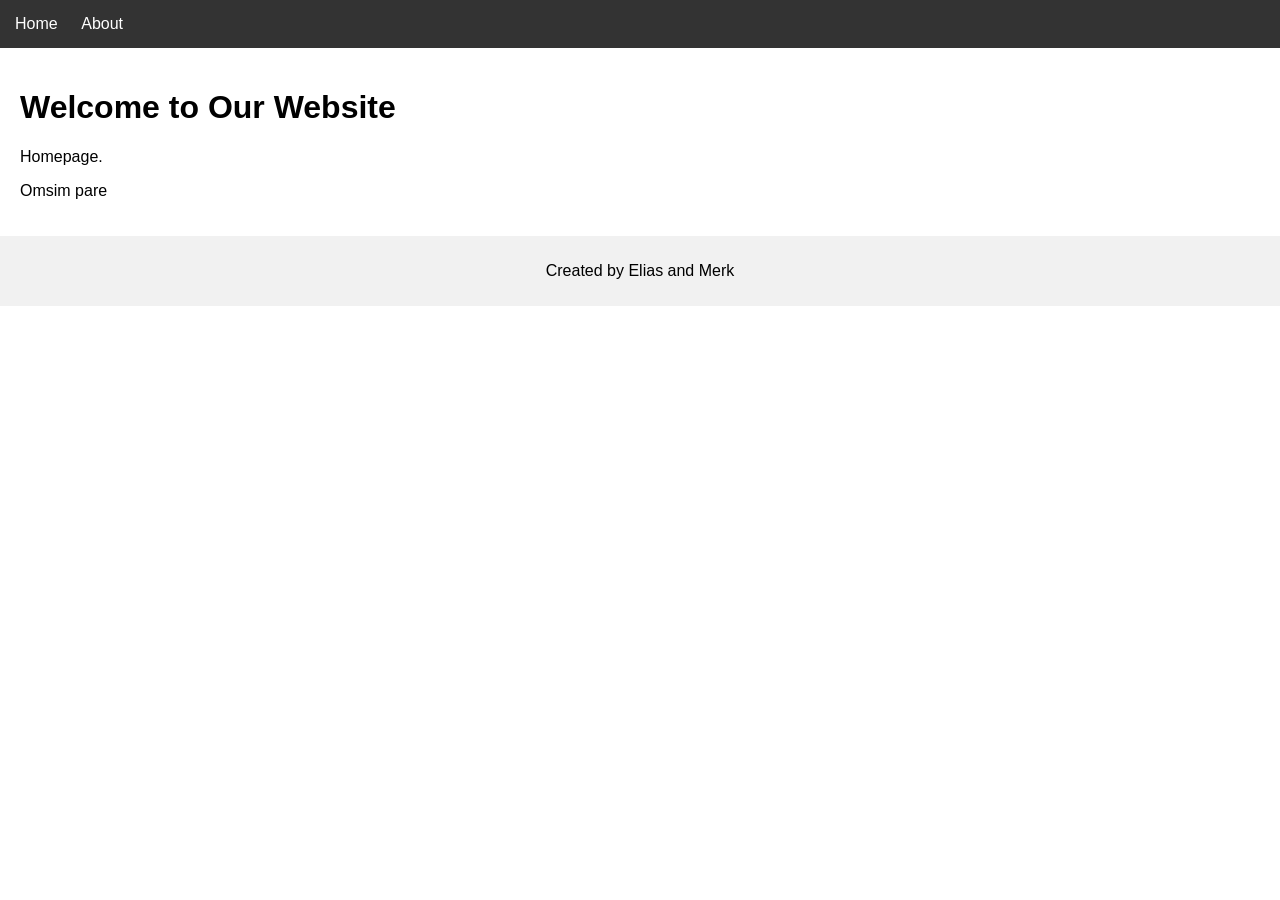
==== index.html @ eac12121 "Add initial website files: homepage, about page, and styling" ====
<!DOCTYPE html>
<html lang="en">
<head>
    <meta charset="UTF-8">
    <meta name="viewport" content="width=device-width, initial-scale=1.0">
    <title>Website ni Merk at Elias Pare</title>
    <link rel="stylesheet" href="style.css">
</head>
<body>
    <nav>
        <a href="index.html">Home</a>
        <a href="about.html">About</a>
    </nav>
    
    <main>
        <h1>Welcome to Our Website</h1>
        <p>Homepage.</p>
        <p>Omsim pare</p>
    </main>
    
    <footer>
        <p>Created by Elias and Merk</p>
    </footer>
</body>
</html>
---- style.css ----
body {
    font-family: Arial, sans-serif;
    margin: 0;
    padding: 0;
}

nav {
    background-color: #333;
    padding: 15px;
}

nav a {
    color: white;
    margin-right: 20px;
    text-decoration: none;
}

nav a:hover {
    color: yellow;
}

main {
    padding: 20px;
}

footer {
    background-color: #f1f1f1;
    padding: 10px;
    text-align: center;
}
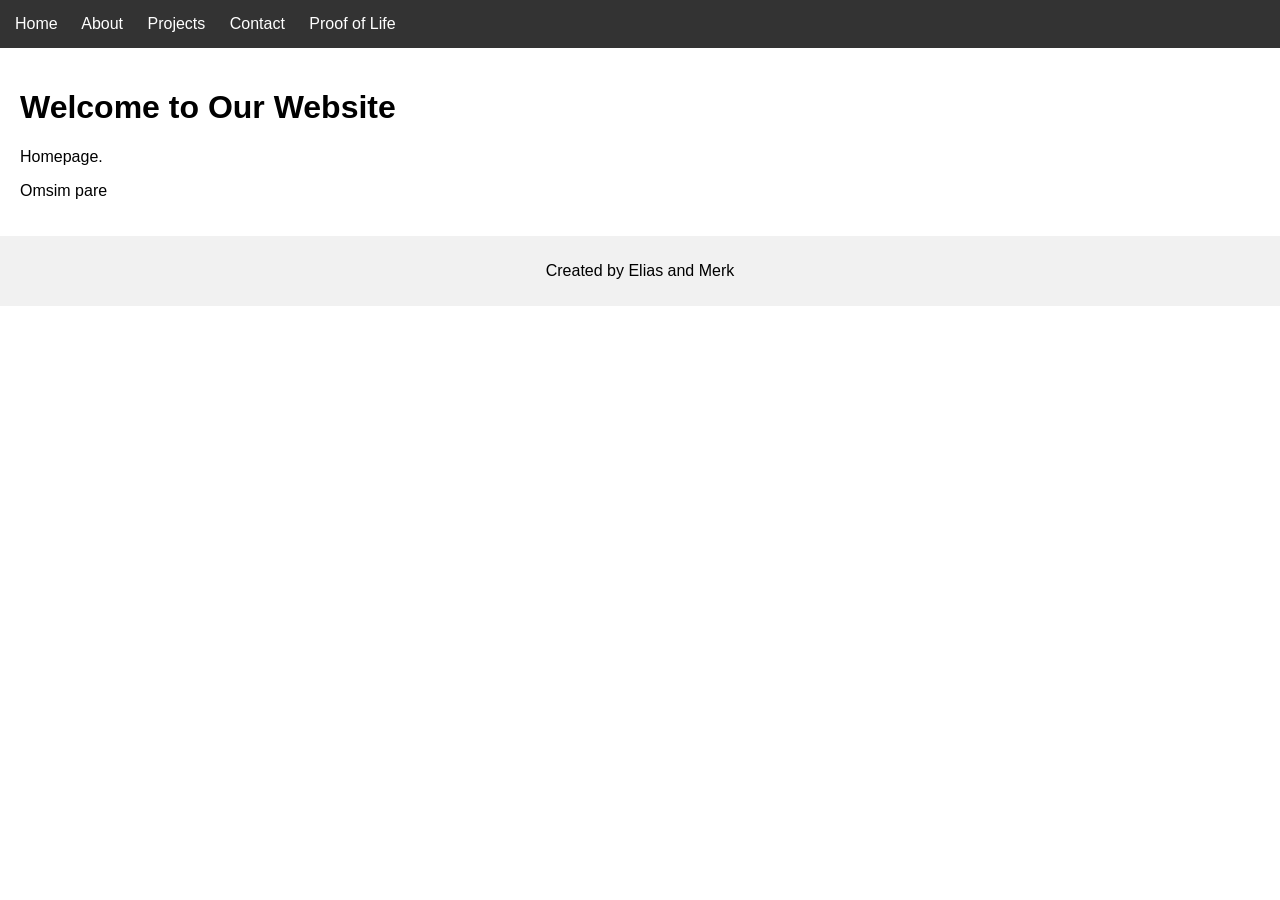
==== commit 60252a8a: "Add simple contact page and update nav" ====
--- a/index.html
+++ b/index.html
@@ -10,6 +10,9 @@
     <nav>
         <a href="index.html">Home</a>
         <a href="about.html">About</a>
+	<a href="projects.html">Projects</a>
+	<a href="contact.html">Contact</a>
+	<a href="images.html">Proof of Life</a>
     </nav>
     
     <main>
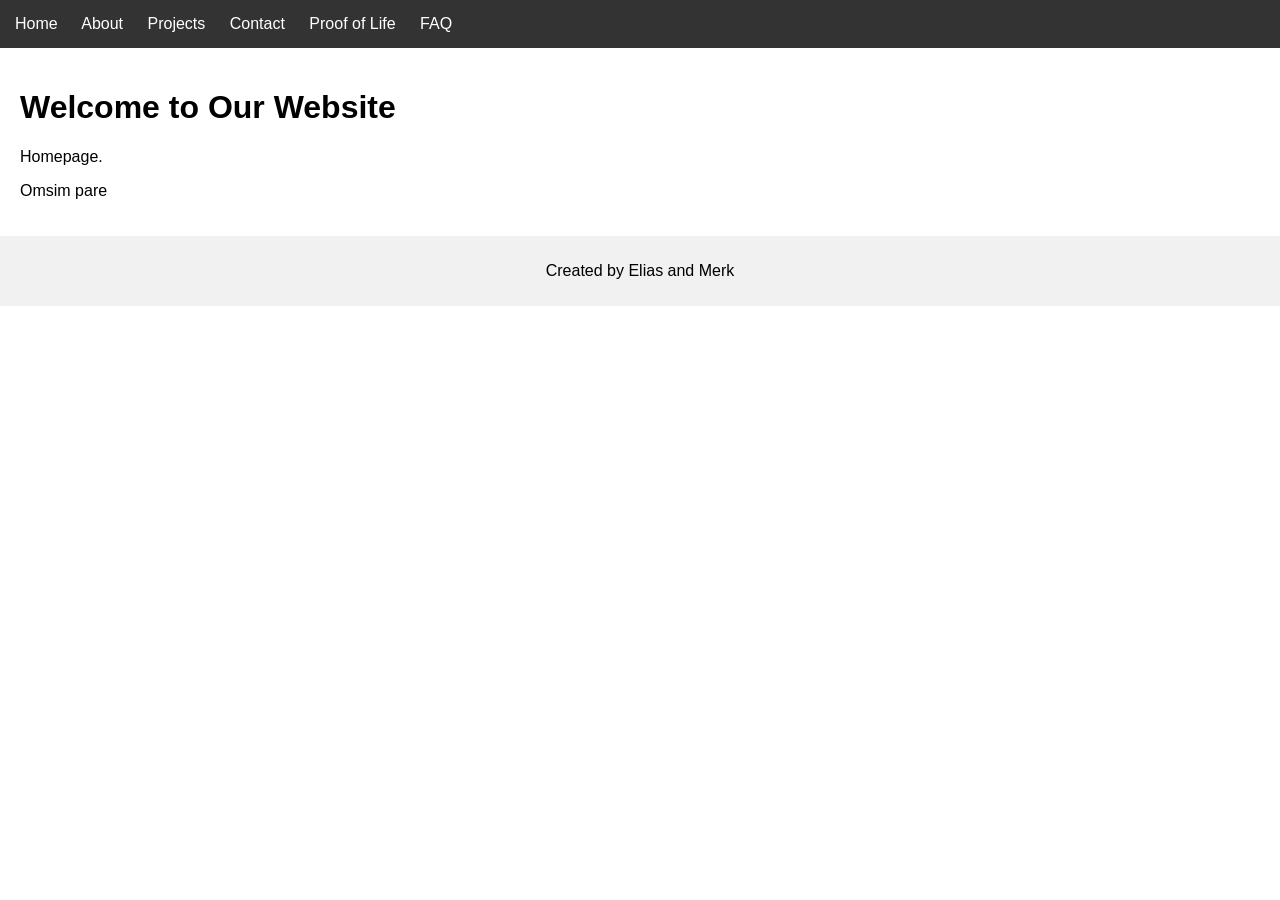
==== commit e89219b1: "Add FAQ page with simple questions" ====
--- a/index.html
+++ b/index.html
@@ -13,6 +13,7 @@
 	<a href="projects.html">Projects</a>
 	<a href="contact.html">Contact</a>
 	<a href="images.html">Proof of Life</a>
+	<a href="faq.html">FAQ</a>
     </nav>
     
     <main>
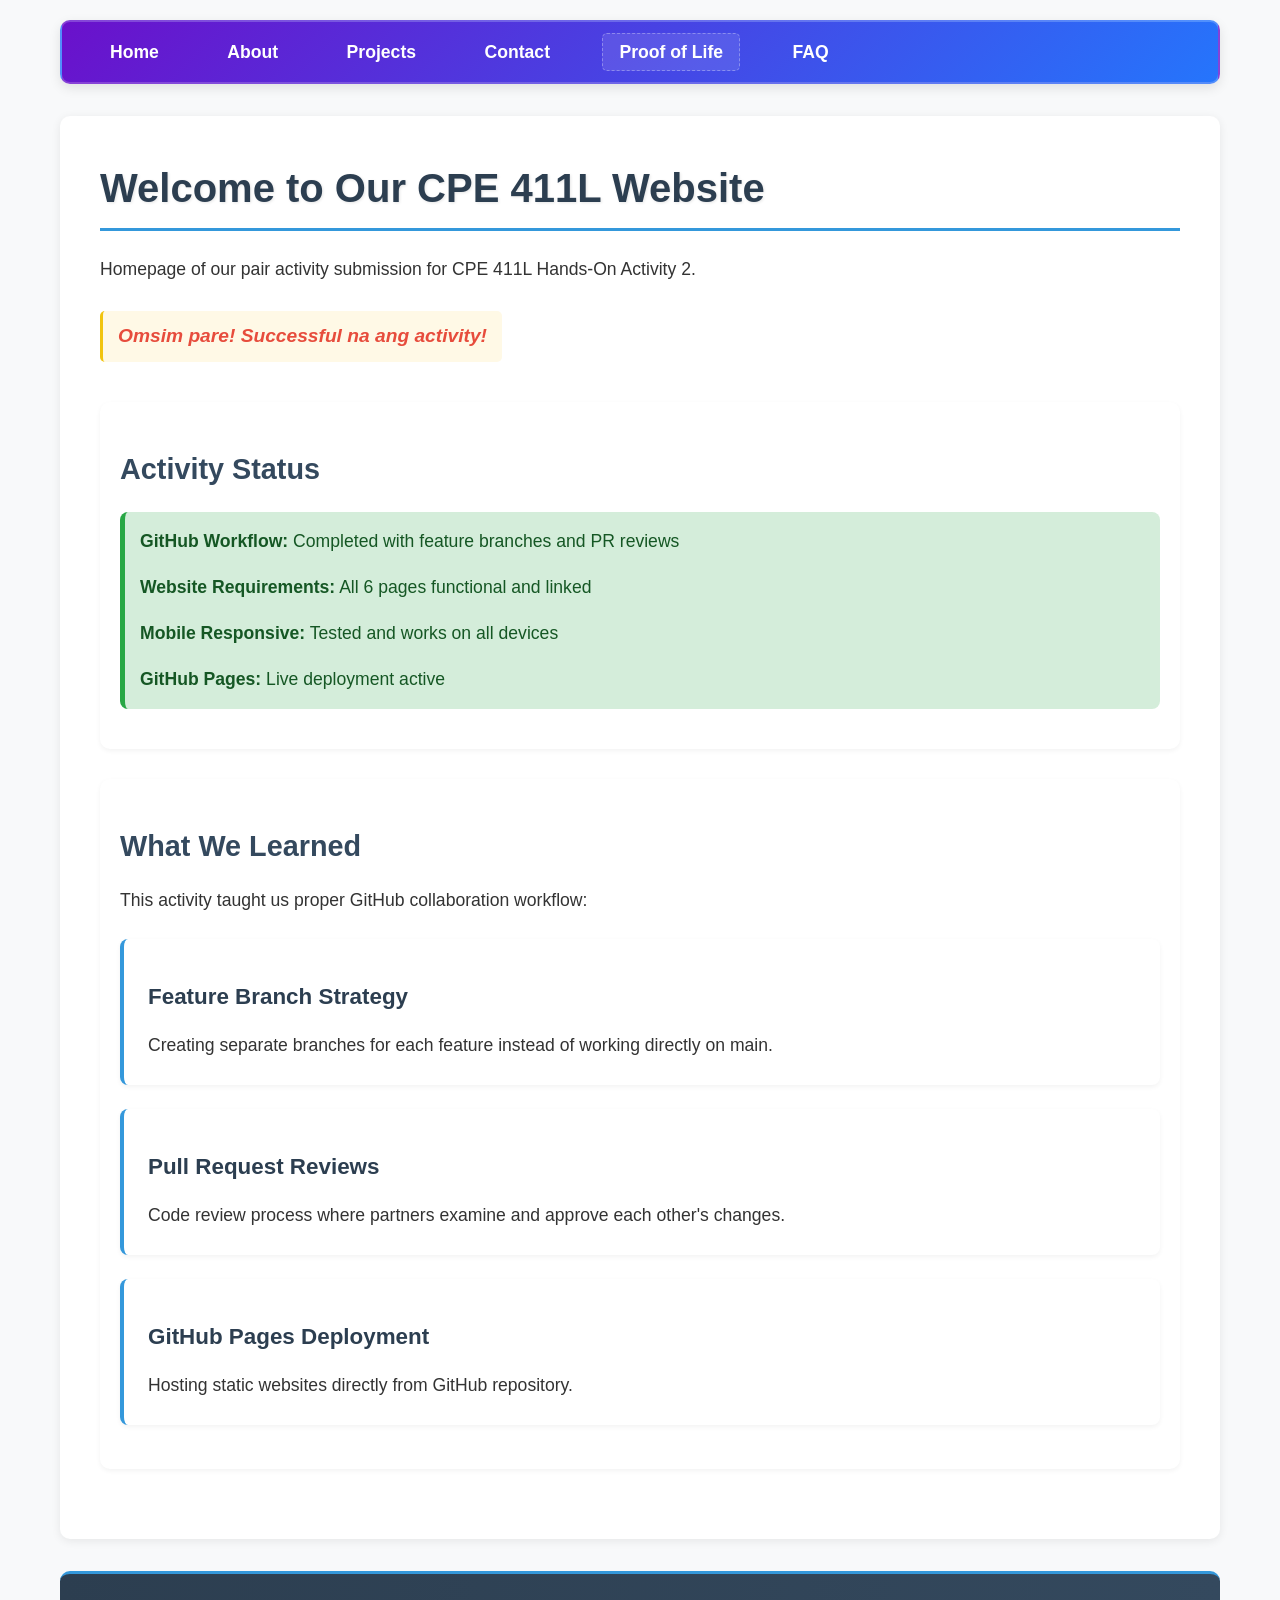
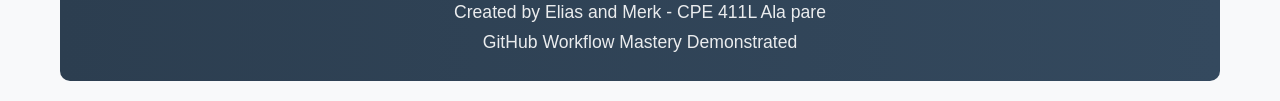
==== commit 87a9c410: "Complete website enhancement: all requirements met" ====
--- a/index.html
+++ b/index.html
@@ -3,27 +3,56 @@
 <head>
     <meta charset="UTF-8">
     <meta name="viewport" content="width=device-width, initial-scale=1.0">
-    <title>Website ni Merk at Elias Pare</title>
+    <title>CPE 411L - Elias & Merk Website</title>
     <link rel="stylesheet" href="style.css">
 </head>
 <body>
     <nav>
         <a href="index.html">Home</a>
         <a href="about.html">About</a>
-	<a href="projects.html">Projects</a>
-	<a href="contact.html">Contact</a>
-	<a href="images.html">Proof of Life</a>
-	<a href="faq.html">FAQ</a>
+        <a href="projects.html">Projects</a>
+        <a href="contact.html">Contact</a>
+        <a href="images.html">Proof of Life</a>
+        <a href="faq.html">FAQ</a>
     </nav>
     
     <main>
-        <h1>Welcome to Our Website</h1>
-        <p>Homepage.</p>
-        <p>Omsim pare</p>
+        <h1>Welcome to Our CPE 411L Website</h1>
+        <p>Homepage of our pair activity submission for CPE 411L Hands-On Activity 2.</p>
+        
+        <div class="humor-text">Omsim pare! Successful na ang activity!</div>
+        
+        <section>
+            <h2>Activity Status</h2>
+            <div class="success-msg">
+                <p><strong>GitHub Workflow:</strong> Completed with feature branches and PR reviews</p>
+                <p><strong>Website Requirements:</strong> All 6 pages functional and linked</p>
+                <p><strong>Mobile Responsive:</strong> Tested and works on all devices</p>
+                <p><strong>GitHub Pages:</strong> Live deployment active</p>
+            </div>
+        </section>
+        
+        <section>
+            <h2>What We Learned</h2>
+            <p>This activity taught us proper GitHub collaboration workflow:</p>
+            <div class="project">
+                <h3>Feature Branch Strategy</h3>
+                <p>Creating separate branches for each feature instead of working directly on main.</p>
+            </div>
+            <div class="project">
+                <h3>Pull Request Reviews</h3>
+                <p>Code review process where partners examine and approve each other's changes.</p>
+            </div>
+            <div class="project">
+                <h3>GitHub Pages Deployment</h3>
+                <p>Hosting static websites directly from GitHub repository.</p>
+            </div>
+        </section>
     </main>
     
     <footer>
-        <p>Created by Elias and Merk</p>
+        <p>Created by Elias and Merk - CPE 411L Ala pare</p>
+        <p>GitHub Workflow Mastery Demonstrated</p>
     </footer>
 </body>
 </html>
--- a/style.css
+++ b/style.css
@@ -1,30 +1,340 @@
-body {
-    font-family: Arial, sans-serif;
+/* ===== ENHANCED STYLING ===== */
+
+/* Basic reset and body */
+* {
     margin: 0;
     padding: 0;
-}
-
+    box-sizing: border-box;
+}
+
+body {
+    font-family: 'Segoe UI', Tahoma, Geneva, Verdana, sans-serif;
+    line-height: 1.6;
+    color: #333;
+    background-color: #f8f9fa;
+    max-width: 1200px;
+    margin: 0 auto;
+    padding: 20px;
+}
+
+/* ===== NAVIGATION ===== */
 nav {
-    background-color: #333;
-    padding: 15px;
+    background: linear-gradient(135deg, #6a11cb 0%, #2575fc 100%);
+    padding: 1rem 2rem;
+    margin-bottom: 2rem;
+    border-radius: 10px;
+    box-shadow: 0 4px 12px rgba(0, 0, 0, 0.1);
+    border: 2px solid rgba(255, 255, 255, 0.2);
 }
 
 nav a {
     color: white;
-    margin-right: 20px;
+    margin-right: 2rem;
     text-decoration: none;
+    font-weight: 600;
+    font-size: 1.1rem;
+    padding: 0.5rem 1rem;
+    border-radius: 5px;
+    transition: all 0.3s ease;
+    position: relative;
 }
 
 nav a:hover {
-    color: yellow;
-}
-
+    background-color: rgba(255, 255, 255, 0.2);
+    color: #ffdd40;
+    transform: translateY(-2px);
+}
+
+nav a::after {
+    content: '';
+    position: absolute;
+    width: 0;
+    height: 2px;
+    bottom: 0;
+    left: 10px;
+    background-color: #ffdd40;
+    transition: width 0.3s ease;
+}
+
+nav a:hover::after {
+    width: calc(100% - 20px);
+}
+
+/* Add subtle border to images page link */
+nav a[href="images.html"] {
+    background: rgba(255, 255, 255, 0.1);
+    border: 1px dashed rgba(255, 255, 255, 0.3);
+}
+
+/* ===== MAIN CONTENT ===== */
 main {
+    background: white;
+    padding: 2.5rem;
+    border-radius: 10px;
+    box-shadow: 0 2px 10px rgba(0, 0, 0, 0.08);
+    margin-bottom: 2rem;
+    min-height: 400px;
+    animation: fadeInUp 0.5s ease-out;
+}
+
+h1 {
+    color: #2c3e50;
+    font-size: 2.5rem;
+    margin-bottom: 1.5rem;
+    padding-bottom: 0.5rem;
+    border-bottom: 3px solid #3498db;
+    text-shadow: 1px 1px 3px rgba(0, 0, 0, 0.1);
+}
+
+h2 {
+    color: #34495e;
+    margin: 1.5rem 0 1rem 0;
+    font-size: 1.8rem;
+}
+
+h3 {
+    color: #2c3e50;
+    margin: 1rem 0;
+    font-size: 1.4rem;
+}
+
+p {
+    margin-bottom: 1rem;
+    font-size: 1.1rem;
+    line-height: 1.7;
+}
+
+/* ===== FOOTER ===== */
+footer {
+    background: linear-gradient(to right, #2c3e50, #34495e);
+    color: white;
+    padding: 1.5rem;
+    text-align: center;
+    border-radius: 10px;
+    margin-top: 2rem;
+    border-top: 3px solid #3498db;
+    transition: background 0.3s ease;
+}
+
+footer:hover {
+    background: #1a252f;
+}
+
+footer p {
+    margin: 0;
+    font-size: 1.1rem;
+    opacity: 0.9;
+}
+
+/* ===== FORM STYLING (for contact page) ===== */
+form {
+    max-width: 600px;
+    margin: 2rem auto;
+    padding: 2rem;
+    background: #f8f9fa;
+    border-radius: 10px;
+    border: 1px solid #e0e0e0;
+}
+
+input, textarea {
+    width: 100%;
+    padding: 0.8rem;
+    margin: 0.5rem 0 1.5rem 0;
+    border: 1px solid #ddd;
+    border-radius: 5px;
+    font-size: 1rem;
+    font-family: inherit;
+}
+
+input:focus, textarea:focus {
+    outline: none;
+    border-color: #3498db;
+    box-shadow: 0 0 0 3px rgba(52, 152, 219, 0.2);
+}
+
+button {
+    background: linear-gradient(to right, #3498db, #2c3e50);
+    color: white;
+    padding: 0.8rem 2rem;
+    border: none;
+    border-radius: 5px;
+    font-size: 1.1rem;
+    font-weight: 600;
+    cursor: pointer;
+    transition: all 0.3s ease;
+}
+
+button:hover {
+    transform: translateY(-2px);
+    box-shadow: 0 5px 15px rgba(52, 152, 219, 0.3);
+}
+
+/* ===== MOBILE RESPONSIVENESS ===== */
+@media (max-width: 768px) {
+    body {
+        padding: 10px;
+    }
+    
+    nav {
+        padding: 1rem;
+        text-align: center;
+    }
+    
+    nav a {
+        display: inline-block;
+        margin: 5px;
+        padding: 0.8rem;
+        width: calc(50% - 10px);
+        text-align: center;
+    }
+    
+    main {
+        padding: 1.5rem;
+    }
+    
+    h1 {
+        font-size: 2rem;
+    }
+    
+    form {
+        padding: 1.5rem;
+    }
+    
+    .proof-item {
+        width: 100%;
+        margin: 15px 0;
+    }
+}
+
+/* ===== ADD SOME NICE EFFECTS ===== */
+.project {
+    background: white;
+    padding: 1.5rem;
+    margin: 1.5rem 0;
+    border-radius: 8px;
+    border-left: 4px solid #3498db;
+    box-shadow: 0 2px 5px rgba(0, 0, 0, 0.05);
+    transition: transform 0.3s ease;
+}
+
+.project:hover {
+    transform: translateX(5px);
+}
+
+/* ===== ENHANCED HUMOR & DESIGN ===== */
+
+/* Add subtle animation to page load */
+@keyframes fadeInUp {
+    from {
+        opacity: 0;
+        transform: translateY(10px);
+    }
+    to {
+        opacity: 1;
+        transform: translateY(0);
+    }
+}
+
+/* Highlight funny phrases */
+.humor-text {
+    color: #e74c3c;
+    font-weight: bold;
+    font-style: italic;
+    background: #fff9e6;
+    padding: 10px 15px;
+    border-radius: 5px;
+    display: inline-block;
+    margin: 10px 0;
+    border-left: 3px solid #f1c40f;
+    font-size: 1.2rem;
+}
+
+/* Make FAQ more engaging */
+.faq-question {
+    background: #e8f4fc;
+    padding: 12px 15px;
+    border-radius: 8px;
+    margin: 10px 0;
+    font-weight: bold;
+    color: #2c3e50;
+    border-left: 4px solid #3498db;
+}
+
+.faq-answer {
+    background: #f9f9f9;
+    padding: 12px 15px;
+    border-radius: 8px;
+    margin: 0 0 15px 15px;
+    border-left: 2px solid #27ae60;
+}
+
+/* Proof of Life section enhancements */
+.proof-box {
+    background: linear-gradient(135deg, #f8f9fa 0%, #e9ecef 100%);
+    border: 2px solid #dee2e6;
+    border-radius: 15px;
+    padding: 25px;
+    margin: 25px 0;
+    text-align: center;
+    box-shadow: 0 5px 15px rgba(0,0,0,0.05);
+}
+
+.proof-item {
+    display: inline-block;
+    width: 30%;
+    min-width: 200px;
+    margin: 10px;
+    vertical-align: top;
+}
+
+.proof-item img {
+    border-radius: 50%;
+    padding: 10px;
+    background: white;
+    box-shadow: 0 4px 8px rgba(0,0,0,0.1);
+    transition: all 0.3s ease;
+}
+
+.proof-item img:hover {
+    transform: scale(1.1);
+    box-shadow: 0 6px 12px rgba(0,0,0,0.15);
+}
+
+/* Success message styling */
+.success-msg {
+    background: #d4edda;
+    color: #155724;
+    padding: 15px;
+    border-radius: 8px;
+    border-left: 5px solid #28a745;
+    margin: 20px 0;
+}
+
+/* Clean section spacing */
+section {
+    margin: 30px 0;
     padding: 20px;
-}
-
-footer {
-    background-color: #f1f1f1;
-    padding: 10px;
-    text-align: center;
+    background: white;
+    border-radius: 10px;
+    box-shadow: 0 2px 5px rgba(0,0,0,0.05);
+}
+
+/* Style the "Omsim pare" text */
+main p:last-child {
+    margin-bottom: 0;
+}
+
+/* Style the "ALA PARE" text */
+.ala-pare {
+    font-weight: bold;
+    color: #e74c3c;
+    font-size: 1.2rem;
+}
+
+/* ===== COLOR VARIABLES ===== */
+:root {
+    --primary-color: #3498db;
+    --secondary-color: #2c3e50;
+    --accent-color: #e74c3c;
+    --light-bg: #f8f9fa;
 }
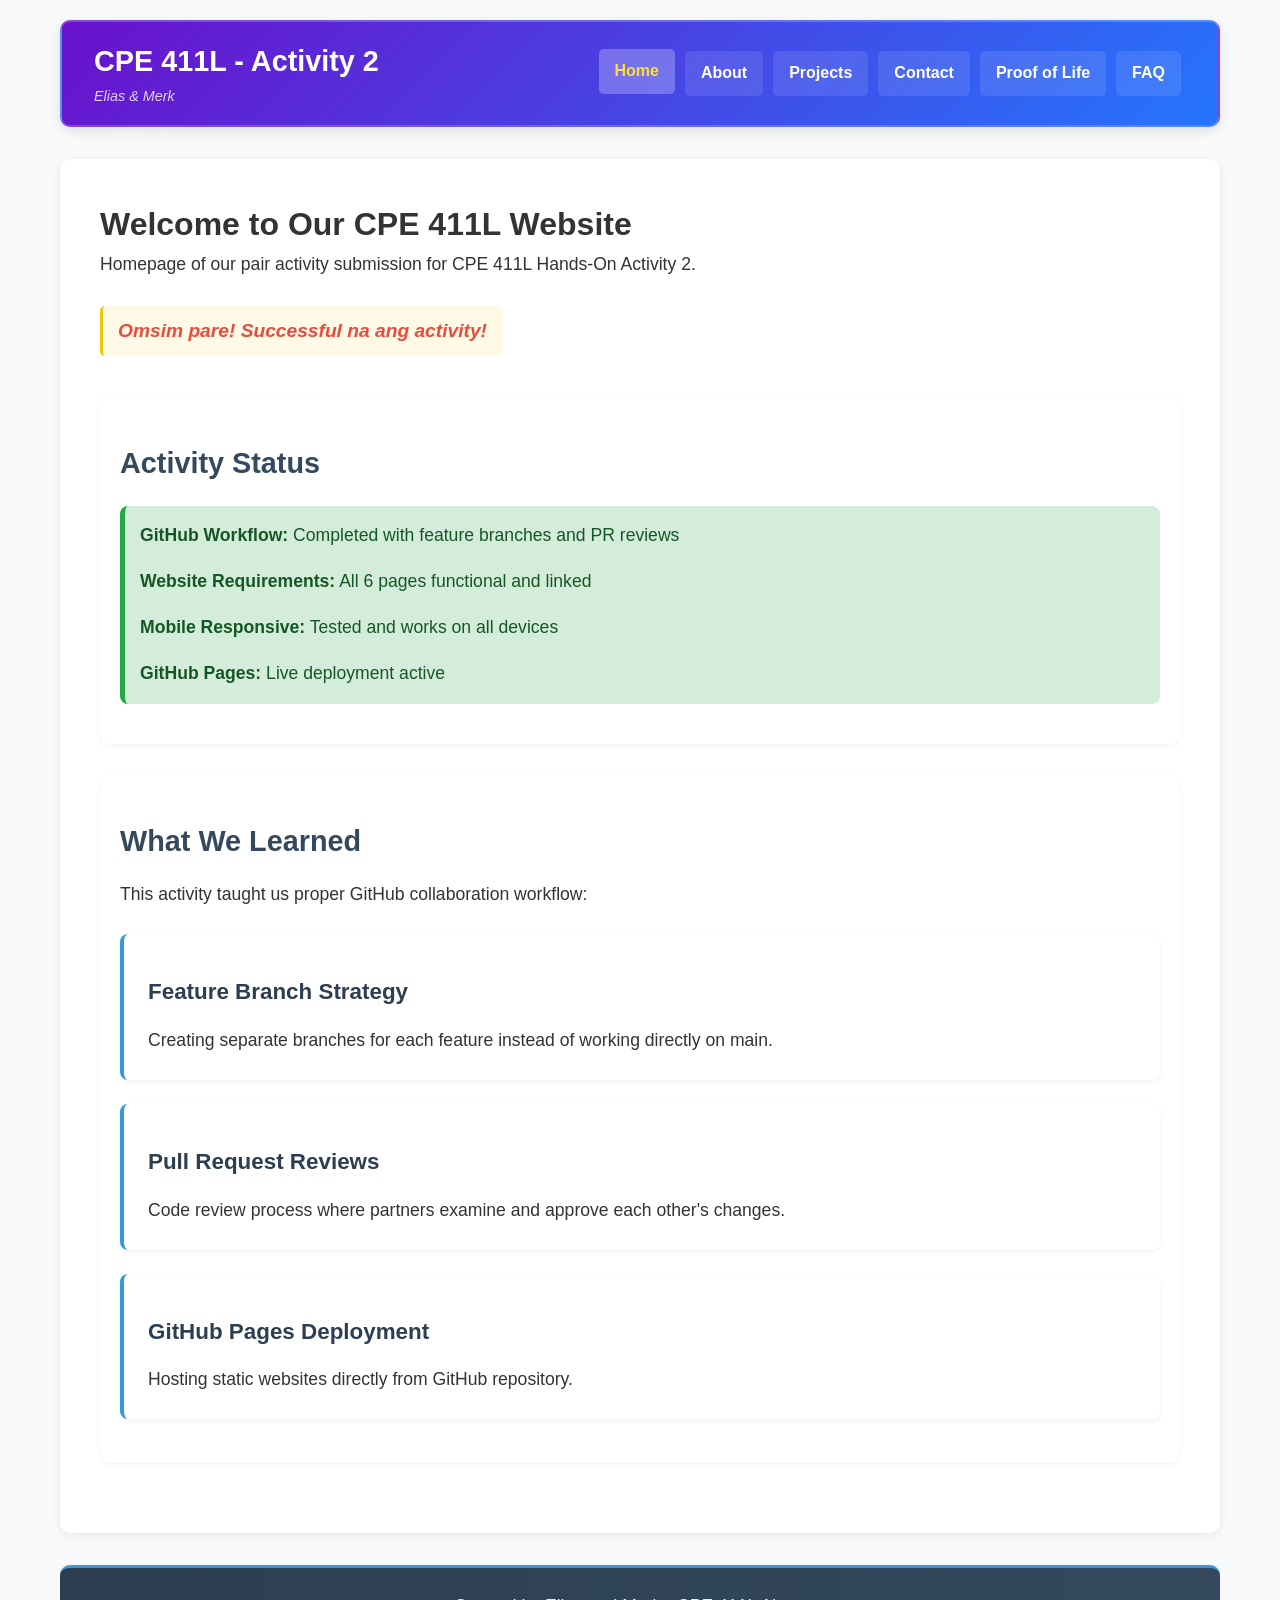
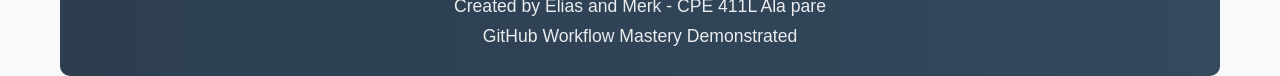
==== commit b28e39bd: "Complete website enhancement: all requirements met for mobile responsiveness" ====
--- a/index.html
+++ b/index.html
@@ -5,16 +5,36 @@
     <meta name="viewport" content="width=device-width, initial-scale=1.0">
     <title>CPE 411L - Elias & Merk Website</title>
     <link rel="stylesheet" href="style.css">
+    <script src="script.js" defer></script>
 </head>
 <body>
-    <nav>
-        <a href="index.html">Home</a>
-        <a href="about.html">About</a>
-        <a href="projects.html">Projects</a>
-        <a href="contact.html">Contact</a>
-        <a href="images.html">Proof of Life</a>
-        <a href="faq.html">FAQ</a>
-    </nav>
+    <header>
+    <div class="header-container">
+        <div class="logo">
+            <h1>CPE 411L - Activity 2</h1>
+            <p>Elias & Merk</p>
+        </div>
+        
+        <!-- Hamburger Menu Button (Mobile Only) -->
+        <button class="hamburger" id="hamburger">
+            <span></span>
+            <span></span>
+            <span></span>
+        </button>
+        
+        <!-- Navigation -->
+        <nav id="main-nav">
+            <ul>
+                <li><a href="index.html" class="nav-link">Home</a></li>
+                <li><a href="about.html" class="nav-link">About</a></li>
+                <li><a href="projects.html" class="nav-link">Projects</a></li>
+                <li><a href="contact.html" class="nav-link">Contact</a></li>
+                <li><a href="images.html" class="nav-link">Proof of Life</a></li>
+                <li><a href="faq.html" class="nav-link">FAQ</a></li>
+            </ul>
+        </nav>
+    </div>
+</header>
     
     <main>
         <h1>Welcome to Our CPE 411L Website</h1>
--- a/style.css
+++ b/style.css
@@ -1,4 +1,4 @@
-/* ===== ENHANCED STYLING ===== */
+/* ===== ENHANCED STYLING WITH HEADER & HAMBURGER ===== */
 
 /* Basic reset and body */
 * {
@@ -14,56 +14,236 @@
     background-color: #f8f9fa;
     max-width: 1200px;
     margin: 0 auto;
-    padding: 20px;
-}
-
-/* ===== NAVIGATION ===== */
-nav {
+    padding: 20px 20px 0 20px;
+}
+
+/* ===== HEADER STYLING ===== */
+header {
     background: linear-gradient(135deg, #6a11cb 0%, #2575fc 100%);
     padding: 1rem 2rem;
     margin-bottom: 2rem;
     border-radius: 10px;
     box-shadow: 0 4px 12px rgba(0, 0, 0, 0.1);
     border: 2px solid rgba(255, 255, 255, 0.2);
-}
-
-nav a {
+    position: relative;
+}
+
+.header-container {
+    display: flex;
+    justify-content: space-between;
+    align-items: center;
+    max-width: 1200px;
+    margin: 0 auto;
+}
+
+/* Logo styling */
+.logo h1 {
     color: white;
-    margin-right: 2rem;
+    font-size: 1.8rem;
+    margin: 0;
+    padding: 0;
+    border-bottom: none;
+    text-shadow: none;
+}
+
+.logo p {
+    color: rgba(255, 255, 255, 0.8);
+    font-size: 0.9rem;
+    margin: 0;
+    font-style: italic;
+}
+
+/* ===== HAMBURGER MENU BUTTON ===== */
+.hamburger {
+    display: none;
+    flex-direction: column;
+    justify-content: space-between;
+    width: 30px;
+    height: 21px;
+    background: transparent;
+    border: none;
+    cursor: pointer;
+    padding: 0;
+    z-index: 100;
+}
+
+.hamburger span {
+    width: 100%;
+    height: 3px;
+    background-color: white;
+    border-radius: 2px;
+    transition: all 0.3s ease;
+}
+
+/* Hamburger animation when active */
+.hamburger.active span:nth-child(1) {
+    transform: rotate(45deg) translate(6px, 6px);
+}
+
+.hamburger.active span:nth-child(2) {
+    opacity: 0;
+}
+
+.hamburger.active span:nth-child(3) {
+    transform: rotate(-45deg) translate(6px, -6px);
+}
+
+/* ===== DESKTOP NAVIGATION ===== */
+nav {
+    display: block;
+}
+
+nav ul {
+    display: flex;
+    list-style: none;
+    margin: 0;
+    padding: 0;
+}
+
+nav li {
+    margin: 0 5px;
+}
+
+.nav-link {
+    color: white;
     text-decoration: none;
     font-weight: 600;
-    font-size: 1.1rem;
-    padding: 0.5rem 1rem;
+    font-size: 1rem;
+    padding: 0.6rem 1rem;
     border-radius: 5px;
     transition: all 0.3s ease;
-    position: relative;
-}
-
-nav a:hover {
-    background-color: rgba(255, 255, 255, 0.2);
+    display: inline-block;
+    background: rgba(255, 255, 255, 0.1);
+}
+
+.nav-link:hover,
+.nav-link.active {
+    background-color: rgba(255, 255, 255, 0.25);
     color: #ffdd40;
     transform: translateY(-2px);
 }
 
-nav a::after {
-    content: '';
-    position: absolute;
-    width: 0;
-    height: 2px;
-    bottom: 0;
-    left: 10px;
-    background-color: #ffdd40;
-    transition: width 0.3s ease;
-}
-
-nav a:hover::after {
-    width: calc(100% - 20px);
-}
-
-/* Add subtle border to images page link */
-nav a[href="images.html"] {
-    background: rgba(255, 255, 255, 0.1);
-    border: 1px dashed rgba(255, 255, 255, 0.3);
+/* ===== MOBILE NAVIGATION ===== */
+@media (max-width: 768px) {
+    body {
+        padding: 10px 10px 0 10px;
+    }
+    
+    header {
+        padding: 1rem;
+        margin-bottom: 1.5rem;
+    }
+    
+    .hamburger {
+        display: flex;
+    }
+    
+    /* Hide navigation by default on mobile */
+    nav {
+        position: fixed;
+        top: 0;
+        right: -100%;
+        width: 80%;
+        max-width: 300px;
+        height: 100vh;
+        background: linear-gradient(135deg, #6a11cb 0%, #2575fc 100%);
+        padding: 5rem 2rem 2rem 2rem;
+        transition: right 0.4s ease-in-out;
+        z-index: 99;
+        box-shadow: -5px 0 15px rgba(0, 0, 0, 0.2);
+        border-left: 2px solid rgba(255, 255, 255, 0.2);
+    }
+    
+    /* Show navigation when active */
+    nav.active {
+        right: 0;
+    }
+    
+    /* Overlay when menu is open */
+    .overlay {
+        display: none;
+        position: fixed;
+        top: 0;
+        left: 0;
+        width: 100%;
+        height: 100%;
+        background: rgba(0, 0, 0, 0.5);
+        z-index: 98;
+    }
+    
+    .overlay.active {
+        display: block;
+    }
+    
+    /* Mobile navigation list */
+    nav ul {
+        flex-direction: column;
+        align-items: stretch;
+        padding: 0;
+    }
+    
+    nav li {
+        margin: 8px 0;
+        border-bottom: 1px solid rgba(255, 255, 255, 0.1);
+        padding-bottom: 8px;
+    }
+    
+    nav li:last-child {
+        border-bottom: none;
+        padding-bottom: 0;
+    }
+    
+    .nav-link {
+        display: block;
+        width: 100%;
+        padding: 1rem;
+        font-size: 1.1rem;
+        background: rgba(255, 255, 255, 0.08);
+        border-radius: 8px;
+        text-align: left;
+        position: relative;
+    }
+    
+    .nav-link::after {
+        content: '›';
+        position: absolute;
+        right: 1rem;
+        top: 50%;
+        transform: translateY(-50%);
+        font-size: 1.3rem;
+        color: rgba(255, 255, 255, 0.6);
+    }
+    
+    .nav-link:hover,
+    .nav-link.active {
+        background-color: rgba(255, 255, 255, 0.15);
+        padding-left: 1.5rem;
+        transform: none;
+    }
+    
+    .logo h1 {
+        font-size: 1.5rem;
+    }
+    
+    .logo p {
+        font-size: 0.8rem;
+    }
+}
+
+/* For very small phones */
+@media (max-width: 480px) {
+    header {
+        padding: 0.8rem;
+    }
+    
+    .nav-link {
+        padding: 0.9rem;
+        font-size: 1rem;
+    }
+    
+    body {
+        padding: 8px 8px 0 8px;
+    }
 }
 
 /* ===== MAIN CONTENT ===== */
@@ -77,7 +257,7 @@
     animation: fadeInUp 0.5s ease-out;
 }
 
-h1 {
+h1.main-title {
     color: #2c3e50;
     font-size: 2.5rem;
     margin-bottom: 1.5rem;
@@ -126,7 +306,7 @@
     opacity: 0.9;
 }
 
-/* ===== FORM STYLING (for contact page) ===== */
+/* ===== FORM STYLING ===== */
 form {
     max-width: 600px;
     margin: 2rem auto;
@@ -152,7 +332,7 @@
     box-shadow: 0 0 0 3px rgba(52, 152, 219, 0.2);
 }
 
-button {
+button:not(.hamburger) {
     background: linear-gradient(to right, #3498db, #2c3e50);
     color: white;
     padding: 0.8rem 2rem;
@@ -164,46 +344,9 @@
     transition: all 0.3s ease;
 }
 
-button:hover {
+button:not(.hamburger):hover {
     transform: translateY(-2px);
     box-shadow: 0 5px 15px rgba(52, 152, 219, 0.3);
-}
-
-/* ===== MOBILE RESPONSIVENESS ===== */
-@media (max-width: 768px) {
-    body {
-        padding: 10px;
-    }
-    
-    nav {
-        padding: 1rem;
-        text-align: center;
-    }
-    
-    nav a {
-        display: inline-block;
-        margin: 5px;
-        padding: 0.8rem;
-        width: calc(50% - 10px);
-        text-align: center;
-    }
-    
-    main {
-        padding: 1.5rem;
-    }
-    
-    h1 {
-        font-size: 2rem;
-    }
-    
-    form {
-        padding: 1.5rem;
-    }
-    
-    .proof-item {
-        width: 100%;
-        margin: 15px 0;
-    }
 }
 
 /* ===== ADD SOME NICE EFFECTS ===== */
